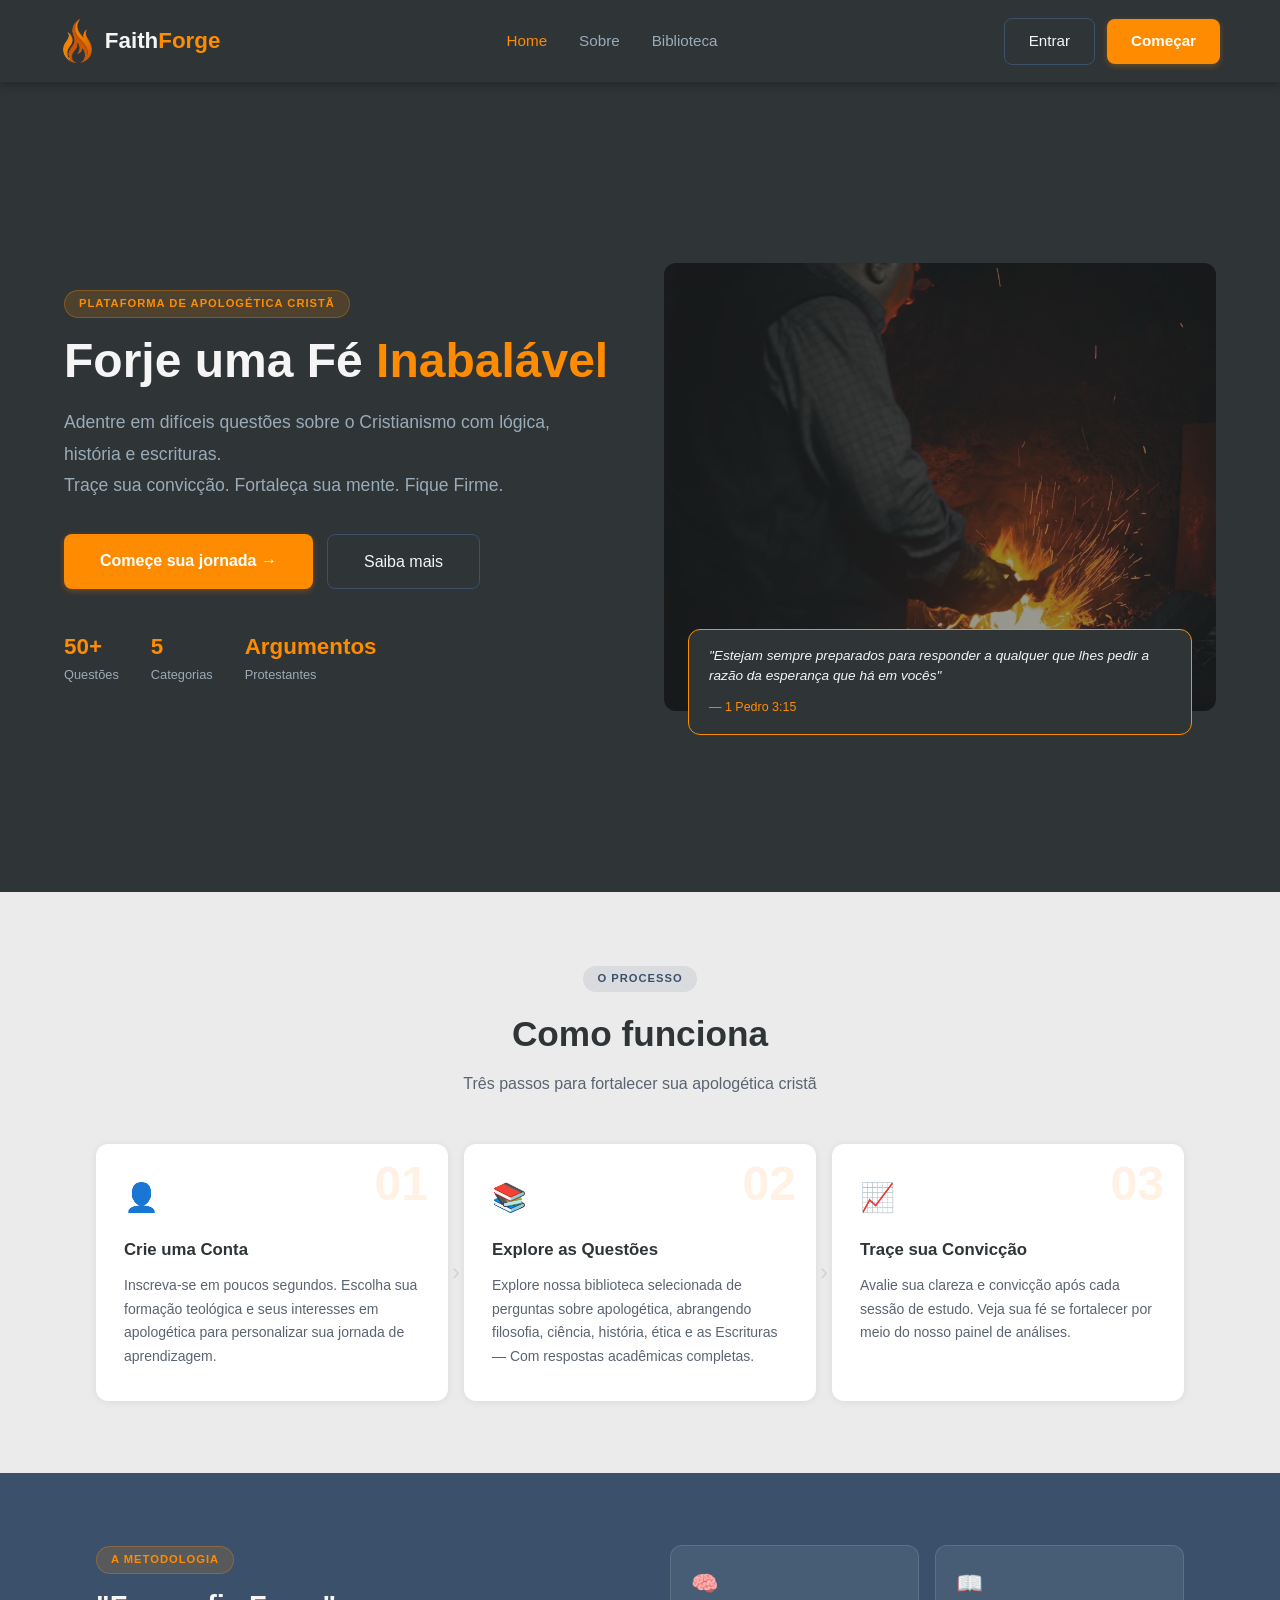
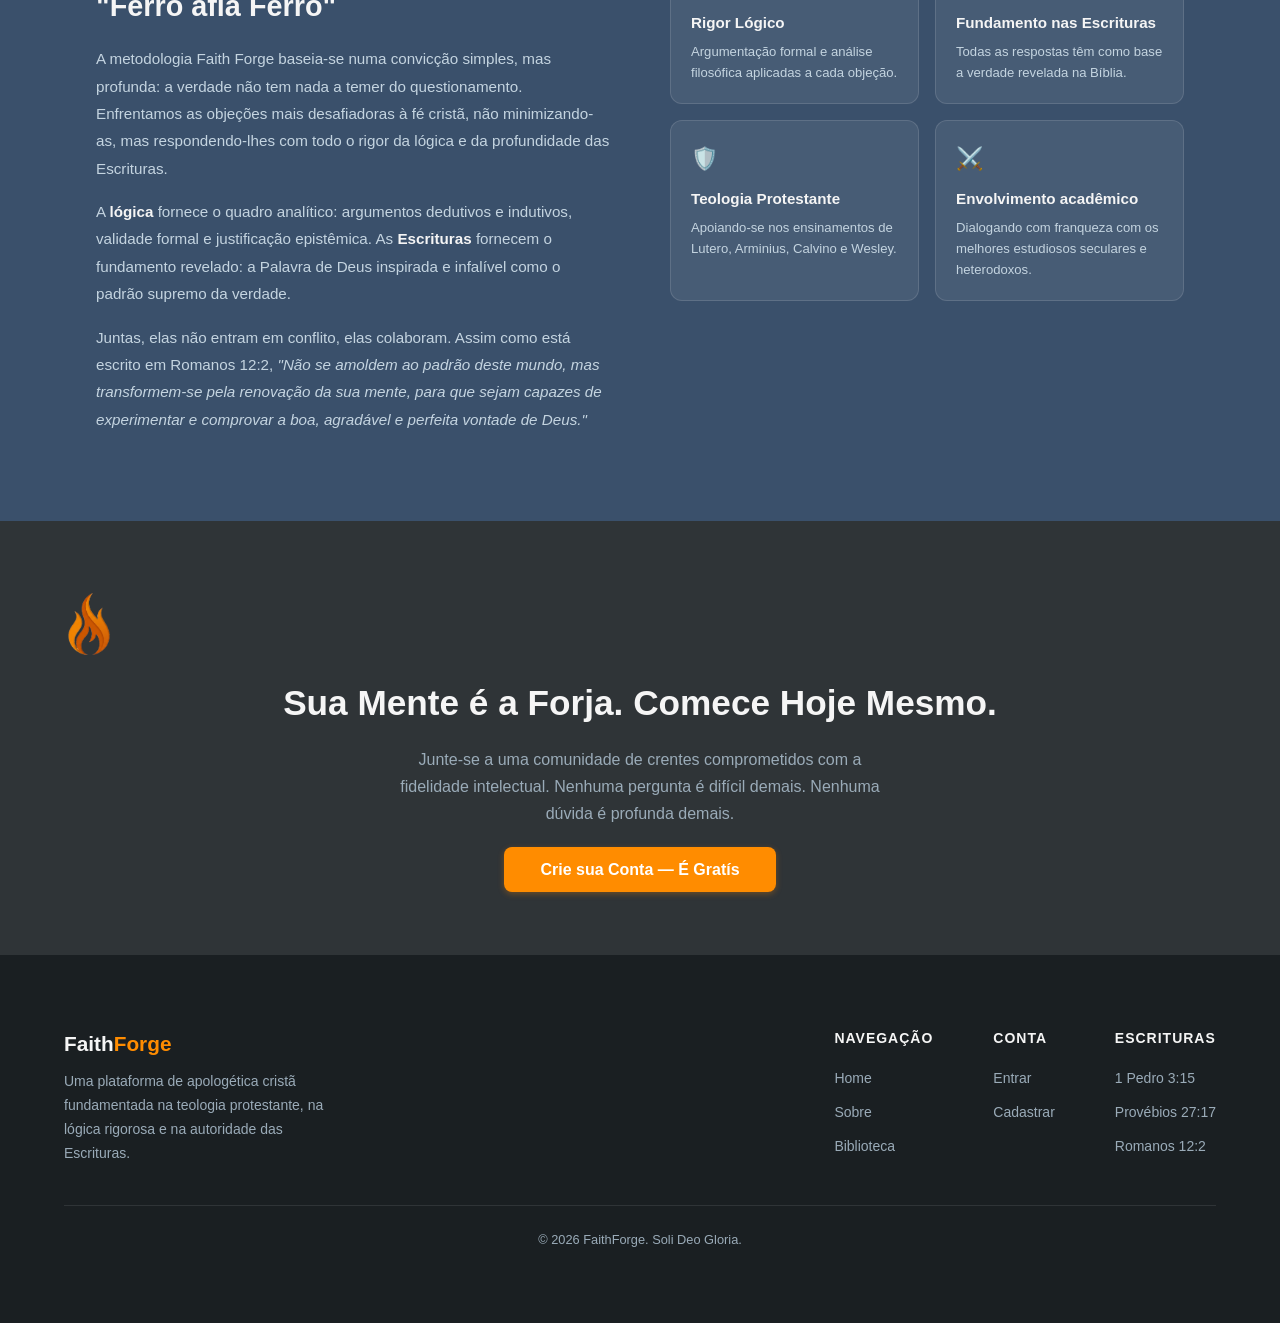
==== public/index.html @ fb30ff98 "Subindo configuração inicial + index e sobre, inicial do projeto" ====
<!DOCTYPE html>
<html lang="pt-BR">

<head>
    <meta charset="UTF-8">
    <meta http-equiv="X-UA-Compatible" content="IE=edge">
    <meta name="viewport" content="width=device-width, initial-scale=1.0">
    <title>FaithForge — Forging an Unshakeable Faith</title>
    <link rel="icon" href="assets/imgs/LogoFaithForge.png">
    <script src="./js/sessao.js"></script>
    <link rel="stylesheet" href="css/base.css">
    <link rel="stylesheet" href="css/home.css">
</head>

<body>

    <header class="cabecalho_base">
        <a href="index.html" class="logo">
            <div class="logo_icone"><img src="assets/imgs/LogoFaithForge.png" alt="Logo Faith Forge"></div>
            <span class="logo_nome">Faith<span>Forge</span></span>
        </a>
        <nav>
            <ul class="menu">
                <li><a href="index.html" class="ativo">Home</a></li>
                <li><a href="sobre.html">Sobre</a></li>
                <li><a href="biblioteca.html">Biblioteca</a></li>
            </ul>
        </nav>
        <div class="cabecalho_botoes">
            <a href="login.html" class="btn_secundario">Entrar</a>
            <a href="cadastro.html" class="btn_principal">Começar</a>
        </div>
    </header>

    <main>
        <section class="hero">
            <div class="hero_conteudo">
                <span class="badge badge_laranja">Plataforma de Apologética Cristã</span>
                <h1>Forje uma Fé <span>Inabalável</span></h1>
                <p class="hero_desc">
                    Adentre em difíceis questões sobre o Cristianismo com lógica, história e escrituras.<br>Traçe sua
                    convicção. Fortaleça sua mente. Fique Firme.
                </p>
                <div class="hero_botoes">
                    <a href="cadastro.html" class="btn_principal btn_grande">Começe sua jornada →</a>
                    <a href="sobre.html" class="btn_secundario btn_grande">Saiba mais</a>
                </div>
                <div class="hero_stats">
                    <div>
                        <div class="hero_stat_valor">50+</div>
                        <div class="hero_stat_label">Questões</div>
                    </div>
                    <div>
                        <div class="hero_stat_valor">5</div>
                        <div class="hero_stat_label">Categorias</div>
                    </div>
                    <div>
                        <div class="hero_stat_valor">Argumentos</div>
                        <div class="hero_stat_label">Protestantes</div>
                    </div>
                </div>
            </div>

            <div class="hero_imagem_container">
                <img src="assets/imgs/forging.jpg" alt="Forja antiga com fogo e faíscas" class="hero_imagem">
                <div class="hero_citacao">
                    <p>"Estejam sempre preparados para responder a qualquer que lhes pedir a razão da esperança que há
                        em vocês"</p>
                    <span>— 1 Pedro 3:15</span>
                </div>
            </div>
        </section>

        <section class="como_funciona">
            <div class="secao_titulo">
                <span class="badge badge_azul">O Processo</span>
                <h2>Como funciona</h2>
                <p>Três passos para fortalecer sua apologética cristã</p>
            </div>

            <div class="steps_container">
                <div class="step card_base">
                    <div class="step_numero">01</div>
                    <div class="step_icone">👤</div>
                    <h3>Crie uma Conta</h3>
                    <p>Inscreva-se em poucos segundos. Escolha sua formação teológica e seus interesses em apologética
                        para personalizar sua jornada de aprendizagem.</p>
                </div>

                <div class="seta_step">›</div>

                <div class="step card_base">
                    <div class="step_numero">02</div>
                    <div class="step_icone">📚</div>
                    <h3>Explore as Questões</h3>
                    <p>Explore nossa biblioteca selecionada de perguntas sobre apologética, abrangendo filosofia,
                        ciência, história, ética e as Escrituras — Com respostas acadêmicas completas.</p>
                </div>

                <div class="seta_step">›</div>

                <div class="step card_base">
                    <div class="step_numero">03</div>
                    <div class="step_icone">📈</div>
                    <h3>Traçe sua Convicção</h3>
                    <p>Avalie sua clareza e convicção após cada sessão de estudo. Veja sua fé se fortalecer por meio do
                        nosso painel de análises.</p>
                </div>
            </div>
        </section>

        <section class="metodologia">
            <div class="metodologia_grid">
                <div class="metodologia_texto">
                    <span class="badge badge_laranja">A Metodologia</span>
                    <h2>"Ferro afia Ferro"</h2>
                    <p>
                        A metodologia Faith Forge baseia-se numa convicção simples, mas profunda: a verdade não tem nada
                        a temer do questionamento. Enfrentamos as objeções mais desafiadoras à fé cristã, não
                        minimizando-as, mas respondendo-lhes com todo o rigor da lógica e da profundidade das
                        Escrituras.
                    </p>
                    <p>
                        A <strong>lógica</strong> fornece o quadro analítico: argumentos dedutivos e indutivos, validade
                        formal e justificação epistêmica. As <strong>Escrituras</strong> fornecem o fundamento revelado:
                        a Palavra de Deus inspirada e infalível como o padrão supremo da verdade.
                    </p>
                    <p>
                        Juntas, elas não entram em conflito, elas colaboram. Assim como está escrito em Romanos 12:2,
                        <em>"Não se amoldem ao padrão deste mundo, mas transformem-se pela renovação da sua mente, para
                            que sejam capazes de experimentar e comprovar a boa, agradável e perfeita vontade de
                            Deus."</em>
                    </p>
                </div>

                <div class="metodologia_cards">
                    <div class="metodologia_card">
                        <div class="metodologia_card_icone">🧠</div>
                        <h4>Rigor Lógico</h4>
                        <p>Argumentação formal e análise filosófica aplicadas a cada objeção.</p>
                    </div>
                    <div class="metodologia_card">
                        <div class="metodologia_card_icone">📖</div>
                        <h4>Fundamento nas Escrituras</h4>
                        <p>Todas as respostas têm como base a verdade revelada na Bíblia.</p>
                    </div>
                    <div class="metodologia_card">
                        <div class="metodologia_card_icone">🛡️</div>
                        <h4>Teologia Protestante</h4>
                        <p>Apoiando-se nos ensinamentos de Lutero, Arminius, Calvino e Wesley.</p>
                    </div>
                    <div class="metodologia_card">
                        <div class="metodologia_card_icone">⚔️</div>
                        <h4>Envolvimento acadêmico</h4>
                        <p>Dialogando com franqueza com os melhores estudiosos seculares e heterodoxos.</p>
                    </div>
                </div>
            </div>
        </section>

        <section class="cta_banner">
            <div class="cta_icone"><img class="img_logo" src="assets/imgs/LogoFaithForge.png" alt=""></div>
            <h2>Sua Mente é a Forja. Comece Hoje Mesmo.</h2>
            <p>Junte-se a uma comunidade de crentes comprometidos com a fidelidade intelectual. Nenhuma pergunta é
                difícil demais. Nenhuma dúvida é profunda demais.</p>
            <a href="cadastro.html" class="btn_principal btn_grande">Crie sua Conta — É Gratís</a>
        </section>

    </main>

    <footer>
        <div class="footer_topo">
            <div class="footer_logo">
                <span class="logo_nome">Faith<span>Forge</span></span>
                <p>Uma plataforma de apologética cristã fundamentada na teologia protestante, na lógica rigorosa e na
                    autoridade das Escrituras.</p>
            </div>
            <div class="footer_colunas">
                <div class="footer_coluna">
                    <h4>Navegação</h4>
                    <ul>
                        <li><a href="index.html">Home</a></li>
                        <li><a href="sobre.html">Sobre</a></li>
                        <li><a href="biblioteca.html">Biblioteca</a></li>
                    </ul>
                </div>
                <div class="footer_coluna">
                    <h4>Conta</h4>
                    <ul>
                        <li><a href="login.html">Entrar</a></li>
                        <li><a href="cadastro.html">Cadastrar</a></li>
                    </ul>
                </div>
                <div class="footer_coluna">
                    <h4>Escrituras</h4>
                    <ul>
                        <li><a href="https://www.bibliaonline.com.br/nvi/1pe/3/15" target="_blank">1 Pedro 3:15</a></li>
                        <li><a href="https://www.bibliaonline.com.br/nvi/pv/27/17" target="_blank">Provébios 27:17</a></li>
                        <li><a href="https://www.bibliaonline.com.br/nvi/rm/12/2" target="_blank">Romanos 12:2</a></li>
                    </ul>
                </div>
            </div>
        </div>
        <div class="footer_base">
            <p>© 2026 FaithForge. Soli Deo Gloria.</p>
        </div>
    </footer>

</body>

</html>
---- public/css/base.css ----
:root {
    --cor-fundo-escuro: #2F3437;
    --cor-fundo-medio: #3A506B;
    --cor-fundo-claro: #F5F5F5;
    --cor-fundo-branco: #FFFFFF;
    --cor-fundo-footer: #1a1f22;
    --cor-fundo-sutil: #EBEBEB;

    --cor-primaria: #FF8C00;
    --cor-primaria-hover: #e07a00;
    --cor-primaria-sutil: rgba(255, 140, 0, 0.15);
    --cor-primaria-borda: rgba(255, 140, 0, 0.3);

    --cor-secundaria: #3A506B;
    --cor-secundaria-sutil: rgba(58, 80, 107, 0.1);

    --cor-texto-principal: #2F3437;
    --cor-texto-medio: #4A5568;
    --cor-texto-suave: #5A6471;
    --cor-texto-fraco: #9AABB8;
    --cor-texto-claro: #F5F5F5;
    --cor-texto-card-claro: #C4D4E0;

    --cor-borda: #D1D5DB;
    --cor-borda-sutil: #E5E7EB;

    --cor-erro: #d4183d;
    --cor-erro-sutil: rgba(212, 24, 61, 0.1);
    --cor-erro-borda: rgba(212, 24, 61, 0.3);

    --tamanho-xs: 0.7rem;
    --tamanho-sm: 0.8rem;
    --tamanho-base: 0.95rem;
    --tamanho-md: 1rem;
    --tamanho-lg: 1.1rem;
    --tamanho-xl: 1.4rem;
    --tamanho-2xl: 1.8rem;
    --tamanho-3xl: 2.2rem;
    --tamanho-hero: clamp(2rem, 5vw, 3rem);

    --espaco-sm: 1rem;
    --espaco-md: 1.5rem;

    --padding-secao: clamp(2.5rem, 6vw, 4.5rem) clamp(1.5rem, 6vw, 4rem);
    --padding-header: 1.1rem clamp(1.5rem, 5vw, 3.75rem);

    --radius-md: 8px;
    --radius-lg: 12px;
    --radius-xl: 16px;
    --radius-max: 999px;

    --sombra-sm: 0 1px 8px rgba(0, 0, 0, 0.07);
    --sombra-md: 0 2px 10px rgba(0, 0, 0, 0.1);
    --sombra-lg: 0 8px 24px rgba(0, 0, 0, 0.14);
    --sombra-header: 0 2px 10px rgba(0, 0, 0, 0.3);

    --transicao: 0.3s ease;
}

*,
*::before,
*::after {
    margin: 0;
    padding: 0;
    box-sizing: border-box;
}

html {
    scroll-behavior: smooth;
}

body {
    font-family: Arial, Helvetica, sans-serif;
    font-size: var(--tamanho-md);
    background-color: var(--cor-fundo-claro);
    color: var(--cor-texto-principal);
    line-height: 1.6;
    min-height: 100vh;
}

img {
    max-width: 100%;
    display: block;
}

a {
    text-decoration: none;
    color: inherit;
}

.logo {
    display: flex;
    align-items: center;
    gap: 0.6rem;
    flex-shrink: 0;
}

.logo_icone {
    width: 2.2rem;
    height: 2.2rem;
    border-radius: 6px;
    display: flex;
    align-items: center;
    justify-content: center;
    font-size: 1.1rem;
}

.logo_nome {
    font-size: var(--tamanho-xl);
    font-weight: bold;
    color: var(--cor-texto-claro);
}

.logo_nome span {
    color: var(--cor-primaria);
}

.menu {
    list-style: none;
    display: flex;
    gap: clamp(1rem, 3vw, 2rem);
}

.menu a {
    color: var(--cor-texto-fraco);
    font-size: var(--tamanho-base);
    transition: color var(--transicao);
}

.menu a:hover {
    color: var(--cor-texto-claro);
}

.menu a.ativo {
    color: var(--cor-primaria);
}

.btn_principal {
    background-color: var(--cor-primaria);
    color: white;
    border: none;
    padding: 0.65rem 1.5rem;
    border-radius: var(--radius-md);
    cursor: pointer;
    font-weight: bold;
    font-size: var(--tamanho-base);
    font-family: Arial, Helvetica, sans-serif;
    white-space: nowrap;
    box-shadow: 0 2px 6px var(--cor-primaria-borda);
    transition: background-color var(--transicao), transform 0.1s ease, box-shadow 0.2s ease;
}

.btn_principal:hover {
    background-color: var(--cor-primaria-hover);
    box-shadow: 0 4px 12px rgba(255, 140, 0, 0.4);
}

.btn_principal:active {
    transform: scale(0.97);
}

.btn_secundario {
    background-color: transparent;
    color: var(--cor-texto-claro);
    border: 1px solid var(--cor-secundaria);
    padding: 0.65rem 1.5rem;
    border-radius: var(--radius-md);
    cursor: pointer;
    font-size: var(--tamanho-base);
    font-family: Arial, Helvetica, sans-serif;
    white-space: nowrap;
    transition: background-color var(--transicao), border-color var(--transicao);
}

.btn_secundario:hover {
    background-color: rgba(58, 80, 107, 0.3);
    border-color: var(--cor-texto-claro);
}

.btn_grande {
    padding: 0.875rem 2.25rem;
    font-size: var(--tamanho-md);
}

.btn_bloco {
    width: 100%;
    padding: 0.8rem;
    font-size: var(--tamanho-md);
}

.badge {
    display: inline-block;
    padding: 0.25rem 0.875rem;
    border-radius: var(--radius-max);
    font-size: var(--tamanho-xs);
    text-transform: uppercase;
    letter-spacing: 1px;
    font-weight: bold;
    margin-bottom: 0.875rem;
}

.badge_laranja {
    background-color: var(--cor-primaria-sutil);
    color: var(--cor-primaria);
    border: 1px solid var(--cor-primaria-borda);
}

.badge_azul {
    background-color: var(--cor-secundaria-sutil);
    color: var(--cor-secundaria);
}

footer {
    background-color: var(--cor-fundo-footer);
    color: var(--cor-texto-fraco);
    padding: var(--padding-secao);
}

.footer_topo {
    display: flex;
    justify-content: space-between;
    gap: 2.5rem;
    margin-bottom: 2.5rem;
    flex-wrap: wrap;
}

.footer_logo .logo_nome {
    font-size: 1.3rem;
    margin-bottom: 0.625rem;
    display: block;
}

.footer_logo p {
    font-size: 0.875rem;
    line-height: 1.7;
    max-width: 17rem;
}

.footer_colunas {
    display: flex;
    gap: clamp(2rem, 5vw, 3.75rem);
    flex-wrap: wrap;
}

.footer_coluna h4 {
    color: var(--cor-texto-claro);
    font-size: 0.875rem;
    margin-bottom: 1rem;
    text-transform: uppercase;
    letter-spacing: 1px;
}

.footer_coluna ul {
    list-style: none;
    display: flex;
    flex-direction: column;
    gap: 0.5rem;
}

.footer_coluna a {
    color: var(--cor-texto-fraco);
    font-size: 0.875rem;
    transition: color var(--transicao);
}

.footer_coluna a:hover {
    color: var(--cor-primaria);
}

.footer_base {
    border-top: 1px solid var(--cor-fundo-escuro);
    padding-top: 1.5rem;
    text-align: center;
    font-size: var(--tamanho-sm);
}

.flex-centro {
    display: flex;
    justify-content: center;
    align-items: center;
}

.flex-coluna {
    display: flex;
    flex-direction: column;
}

.cabecalho_base {
    display: flex;
    justify-content: space-between;
    align-items: center;
    padding: var(--padding-header);
    background-color: var(--cor-fundo-escuro);
    position: sticky;
    top: 0;
    z-index: 100;
    box-shadow: var(--sombra-header);
    gap: var(--espaco-sm);
}

.card_base {
    background-color: var(--cor-fundo-branco);
    border-radius: var(--radius-lg);
    box-shadow: var(--sombra-sm);
}
---- public/css/home.css ----
.cabecalho_botoes {
    display: flex;
    gap: 0.75rem;
    align-items: center;
    flex-shrink: 0;
}

section {
    padding: var(--padding-secao);
}

.secao_titulo {
    text-align: center;
    margin-bottom: 3rem;
}

.secao_titulo h2 {
    font-size: var(--tamanho-3xl);
    font-weight: bold;
    color: var(--cor-texto-principal);
    margin-bottom: 0.5rem;
}

.secao_titulo p {
    color: var(--cor-texto-suave);
    font-size: var(--tamanho-md);
}

.hero {
    background-color: var(--cor-fundo-escuro);
    min-height: 90vh;
    display: grid;
    grid-template-columns: 1fr 1fr;
    align-items: center;
    padding: var(--padding-secao);
    gap: 3rem;
    overflow: hidden;
}

.hero h1 {
    font-size: var(--tamanho-hero);
    font-weight: bold;
    color: var(--cor-texto-claro);
    line-height: 1.2;
    margin-bottom: 1.1rem;
}

.hero h1 span {
    color: var(--cor-primaria);
}

.hero_desc {
    color: var(--cor-texto-fraco);
    font-size: var(--tamanho-lg);
    line-height: 1.8;
    margin-bottom: 2rem;
    max-width: 32rem;
}

.hero_botoes {
    display: flex;
    gap: 0.875rem;
    flex-wrap: wrap;
    margin-bottom: 2.5rem;
}

.hero_stats {
    display: flex;
    gap: 2rem;
    flex-wrap: wrap;
}

.hero_stat_valor {
    font-size: 1.4rem;
    font-weight: bold;
    color: var(--cor-primaria);
}

.hero_stat_label {
    font-size: var(--tamanho-sm);
    color: var(--cor-texto-fraco);
}

.hero_imagem_container {
    position: relative;
}

.hero_imagem {
    width: 100%;
    height: 28rem;
    object-fit: cover;
    border-radius: var(--radius-lg);
    opacity: 0.5;
}

.hero_citacao {
    position: absolute;
    bottom: -1.5rem;
    left: 1.5rem;
    right: 1.5rem;
    background-color: var(--cor-fundo-escuro);
    border: 1px solid var(--cor-primaria);
    border-radius: var(--radius-lg);
    padding: 1rem 1.25rem;
}

.hero_citacao p {
    font-size: 0.85rem;
    color: var(--cor-texto-claro);
    font-style: italic;
    margin-bottom: 0.375rem;
    line-height: 1.5;
}

.hero_citacao span {
    font-size: 0.78rem;
    color: var(--cor-primaria);
}

.como_funciona {
    background-color: var(--cor-fundo-sutil);
}

.steps_container {
    display: flex;
    justify-content: center;
    align-items: stretch;
    flex-wrap: wrap;
}

.step {
    padding: 2rem 1.75rem;
    min-width: 16rem;
    max-width: 22rem;
    position: relative;
    transition: transform var(--transicao), box-shadow var(--transicao);
}

.step:hover {
    transform: translateY(-4px);
    box-shadow: var(--sombra-lg);
}

.step_numero {
    position: absolute;
    top: 1rem;
    right: 1.25rem;
    font-size: 3rem;
    font-weight: bold;
    color: var(--cor-primaria);
    opacity: 0.1;
    line-height: 1;
}

.step_icone {
    font-size: 1.75rem;
    margin-bottom: 1rem;
}

.step h3 {
    font-size: 1.05rem;
    color: var(--cor-texto-principal);
    margin-bottom: 0.625rem;
}

.step p {
    font-size: 0.875rem;
    color: var(--cor-texto-suave);
    line-height: 1.7;
}

.seta_step {
    display: flex;
    align-items: center;
    color: var(--cor-borda);
    font-size: 1.5rem;
    padding: 0 0.25rem;
}

.metodologia {
    background-color: var(--cor-fundo-medio);
}

.metodologia_grid {
    display: grid;
    grid-template-columns: 1fr 1fr;
    gap: 3.75rem;
    align-items: start;
    max-width: 68rem;
    margin: 0 auto;
}

.metodologia_texto h2 {
    font-size: var(--tamanho-2xl);
    color: var(--cor-texto-claro);
    margin-bottom: 1.25rem;
    line-height: 1.3;
}

.metodologia_texto p {
    color: var(--cor-texto-card-claro);
    font-size: var(--tamanho-base);
    line-height: 1.8;
    margin-bottom: 1rem;
}

.metodologia_texto strong {
    color: var(--cor-texto-claro);
}

.metodologia_cards {
    display: grid;
    grid-template-columns: 1fr 1fr;
    gap: 1rem;
}

.metodologia_card {
    background-color: rgba(255, 255, 255, 0.07);
    border: 1px solid rgba(255, 255, 255, 0.12);
    border-radius: var(--radius-lg);
    padding: 1.25rem;
    transition: background-color var(--transicao);
}

.metodologia_card:hover {
    background-color: rgba(255, 255, 255, 0.11);
}

.metodologia_card_icone {
    font-size: 1.375rem;
    margin-bottom: 0.625rem;
}

.metodologia_card h4 {
    color: var(--cor-texto-claro);
    font-size: var(--tamanho-base);
    margin-bottom: 0.375rem;
}

.metodologia_card p {
    color: var(--cor-texto-card-claro);
    font-size: 0.82rem;
    line-height: 1.6;
}

.cta_banner {
    background-color: var(--cor-fundo-escuro);
    text-align: center;
    padding: var(--padding-secao);
}

.cta_banner .cta_icone {
    font-size: 3rem;
    margin-bottom: 1.25rem;
}

.img_logo {
    width: 50px;
    justify-self: center;
}

.cta_banner h2 {
    font-size: var(--tamanho-3xl);
    color: var(--cor-texto-claro);
    margin-bottom: 0.875rem;
}

.cta_banner p {
    color: var(--cor-texto-fraco);
    font-size: var(--tamanho-md);
    max-width: 31rem;
    margin: 0 auto 1.875rem;
    line-height: 1.7;
}

.sobre_hero {
    background-color: var(--cor-fundo-escuro);
    text-align: center;
    padding: var(--padding-secao);
}

.sobre_hero h1 {
    font-size: clamp(1.6rem, 4vw, 2.5rem);
    font-weight: bold;
    color: var(--cor-texto-claro);
    line-height: 1.2;
    margin-bottom: 1rem;
}

.sobre_hero h1 span {
    color: var(--cor-primaria);
}

.sobre_hero p {
    color: var(--cor-texto-fraco);
    font-size: var(--tamanho-lg);
    max-width: 36rem;
    margin: 0 auto;
    line-height: 1.8;
}

.sobre_conteudo {
    max-width: 56rem;
    margin: 0 auto;
    padding: var(--padding-secao);
}

.sobre_conteudo h2 {
    font-size: var(--tamanho-2xl);
    color: var(--cor-texto-principal);
    margin-bottom: 1.5rem;
}

.sobre_conteudo p {
    color: var(--cor-texto-medio);
    line-height: 1.85;
    margin-bottom: 1rem;
    font-size: var(--tamanho-base);
}

.teologia_grid {
    display: grid;
    grid-template-columns: repeat(auto-fill, minmax(12rem, 1fr));
    gap: 1rem;
    margin-top: 1.875rem;
}

.teologia_card {
    padding: 1.25rem;
    border-left: 3px solid var(--cor-primaria);
    transition: transform var(--transicao), box-shadow var(--transicao);
}

.teologia_card:hover {
    transform: translateY(-3px);
    box-shadow: var(--sombra-md);
}

.teologia_card h4 {
    color: var(--cor-texto-principal);
    font-size: var(--tamanho-base);
    margin-bottom: 0.375rem;
}

.teologia_card p {
    color: var(--cor-texto-suave);
    font-size: var(--tamanho-sm);
    margin: 0;
    line-height: 1.5;
}

.confissao_lista {
    display: flex;
    flex-direction: column;
    gap: 1rem;
    margin-top: 1.875rem;
}

.confissao_item {
    padding: 1.5rem;
    transition: box-shadow var(--transicao);
}

.confissao_item:hover {
    box-shadow: var(--sombra-md);
}

.confissao_item h4 {
    color: var(--cor-texto-principal);
    font-size: var(--tamanho-md);
    margin-bottom: 0.5rem;
}

.confissao_item p {
    color: var(--cor-texto-suave);
    font-size: 0.875rem;
    margin: 0;
    line-height: 1.7;
}

.sobre_cta {
    text-align: center;
    padding: var(--padding-secao);
}

.sobre_cta h2 {
    font-size: var(--tamanho-2xl);
    color: var(--cor-texto-principal);
    margin-bottom: 0.875rem;
}

.sobre_cta p {
    color: var(--cor-texto-suave);
    margin-bottom: 1.5rem;
}

@media (max-width: 900px) {
    .hero {
        grid-template-columns: 1fr;
        min-height: auto;
        padding-top: 3rem;
        padding-bottom: 3rem;
    }

    .hero_imagem_container {
        display: none;
    }

    .metodologia_grid {
        grid-template-columns: 1fr;
        gap: 2.5rem;
    }

    .steps_container {
        flex-direction: column;
        align-items: center;
    }

    .seta_step {
        transform: rotate(90deg);
    }

    .teologia_grid {
        grid-template-columns: repeat(2, 1fr);
    }
}

@media (max-width: 600px) {
    .menu {
        display: none;
    }

    .cabecalho_botoes .btn_secundario {
        display: none;
    }

    .metodologia_cards {
        grid-template-columns: 1fr;
    }

    .teologia_grid {
        grid-template-columns: 1fr;
    }

    .footer_topo {
        flex-direction: column;
    }

    .footer_colunas {
        gap: 1.5rem;
    }
}
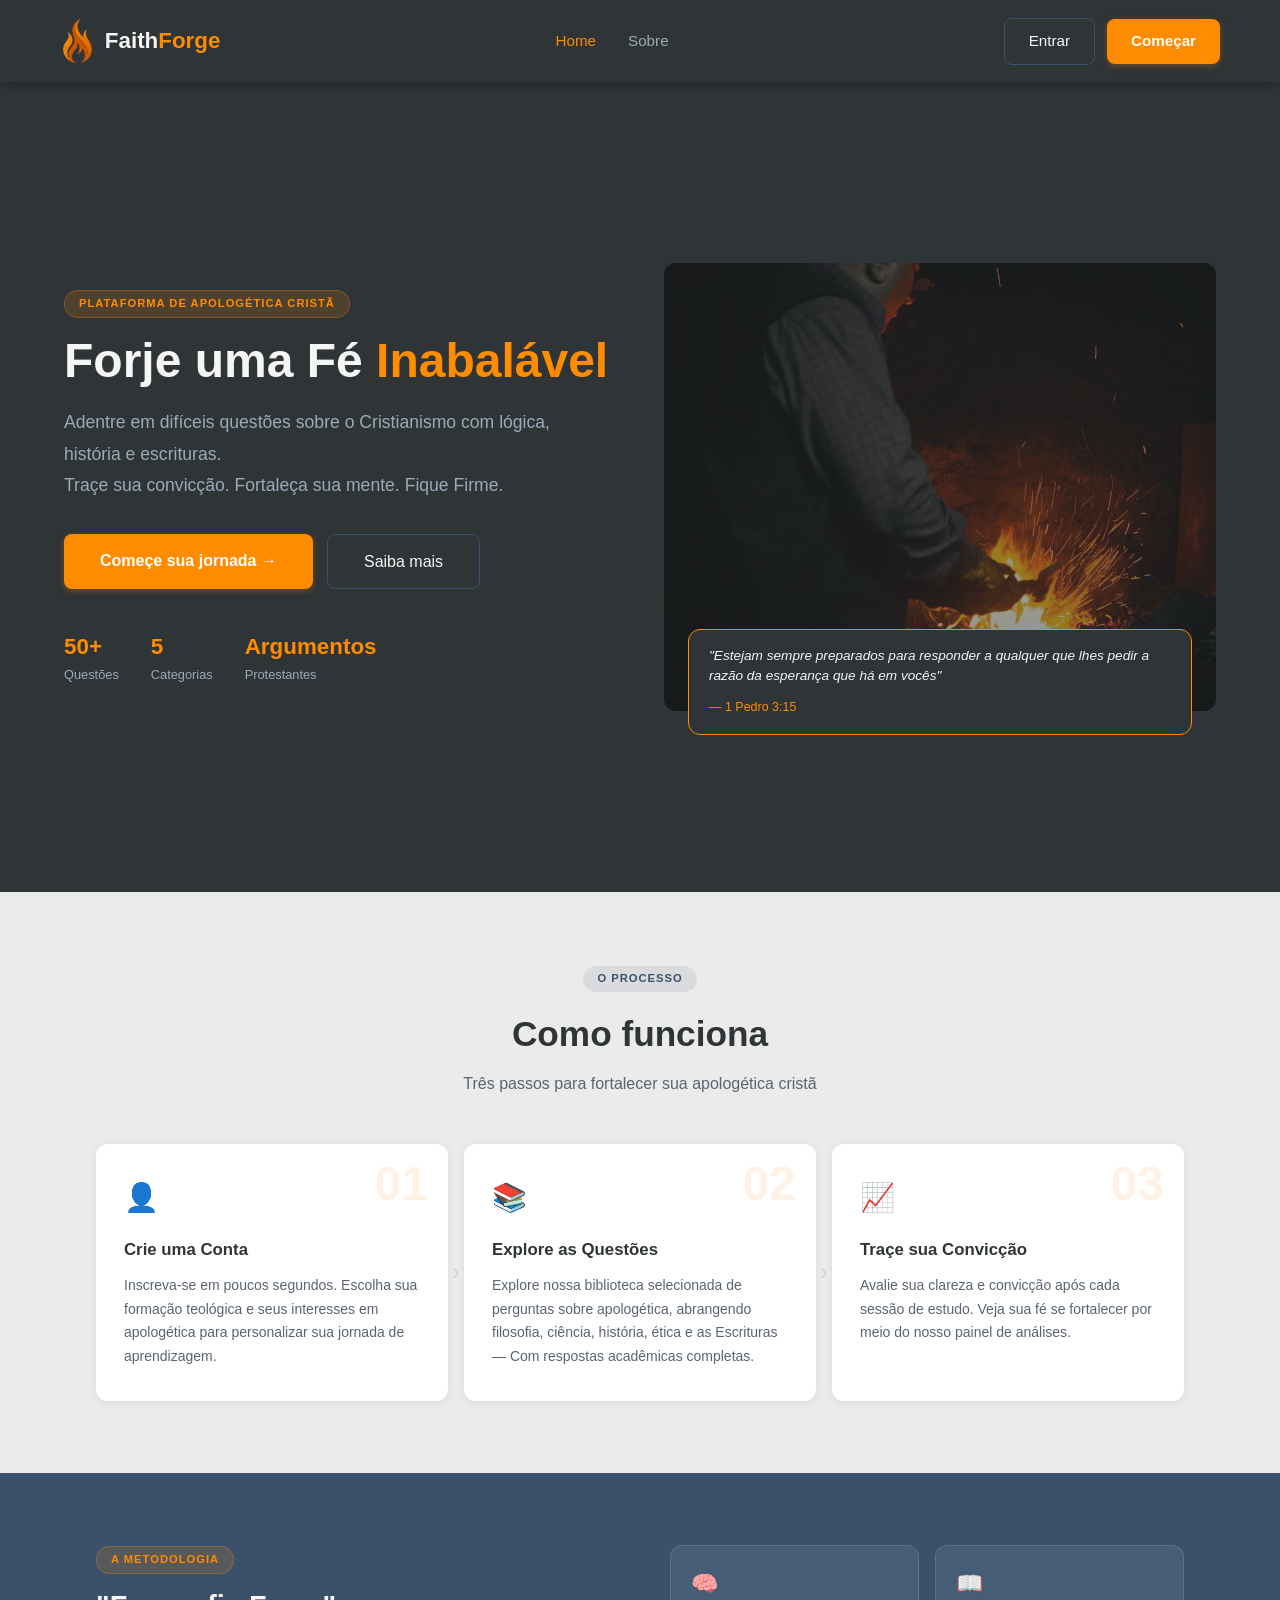
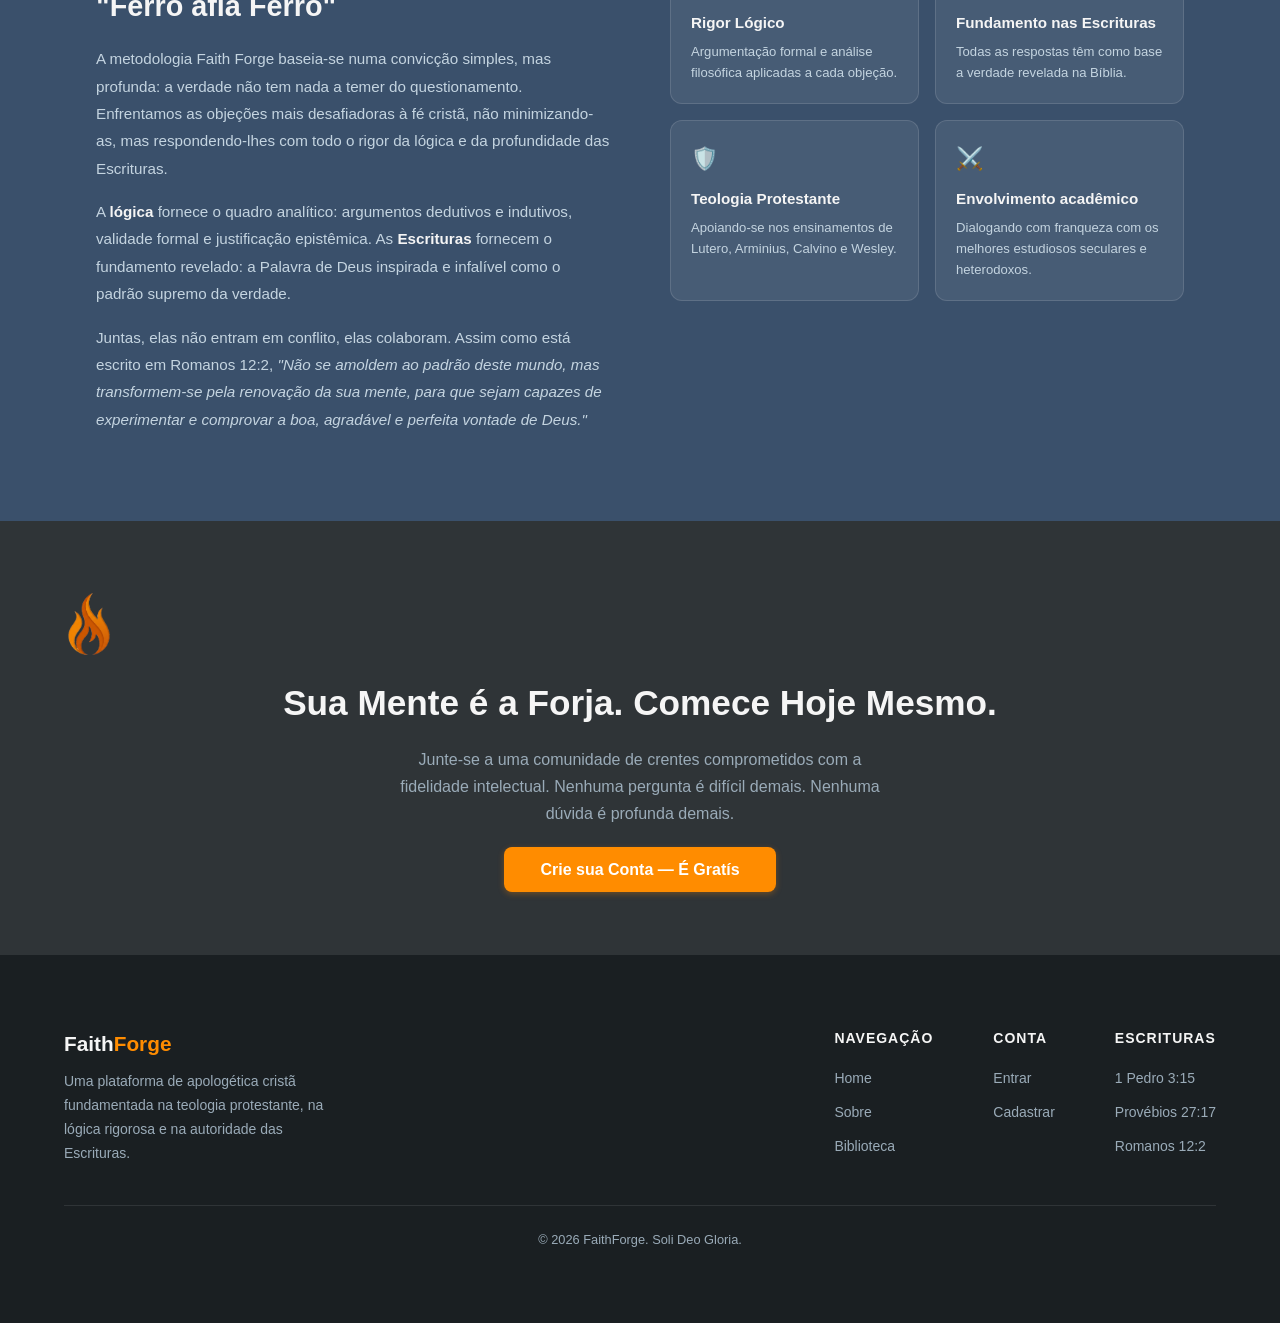
==== commit 2b79cc4e: "Adicionando tela de biblioteca, tanto front-end, quanto back-end e modificações no index" ====
--- a/public/index.html
+++ b/public/index.html
@@ -5,7 +5,7 @@
     <meta charset="UTF-8">
     <meta http-equiv="X-UA-Compatible" content="IE=edge">
     <meta name="viewport" content="width=device-width, initial-scale=1.0">
-    <title>FaithForge — Forging an Unshakeable Faith</title>
+    <title>FaithForge — Forje uma fé inabalável</title>
     <link rel="icon" href="assets/imgs/LogoFaithForge.png">
     <script src="./js/sessao.js"></script>
     <link rel="stylesheet" href="css/base.css">
@@ -23,7 +23,6 @@
             <ul class="menu">
                 <li><a href="index.html" class="ativo">Home</a></li>
                 <li><a href="sobre.html">Sobre</a></li>
-                <li><a href="biblioteca.html">Biblioteca</a></li>
             </ul>
         </nav>
         <div class="cabecalho_botoes">
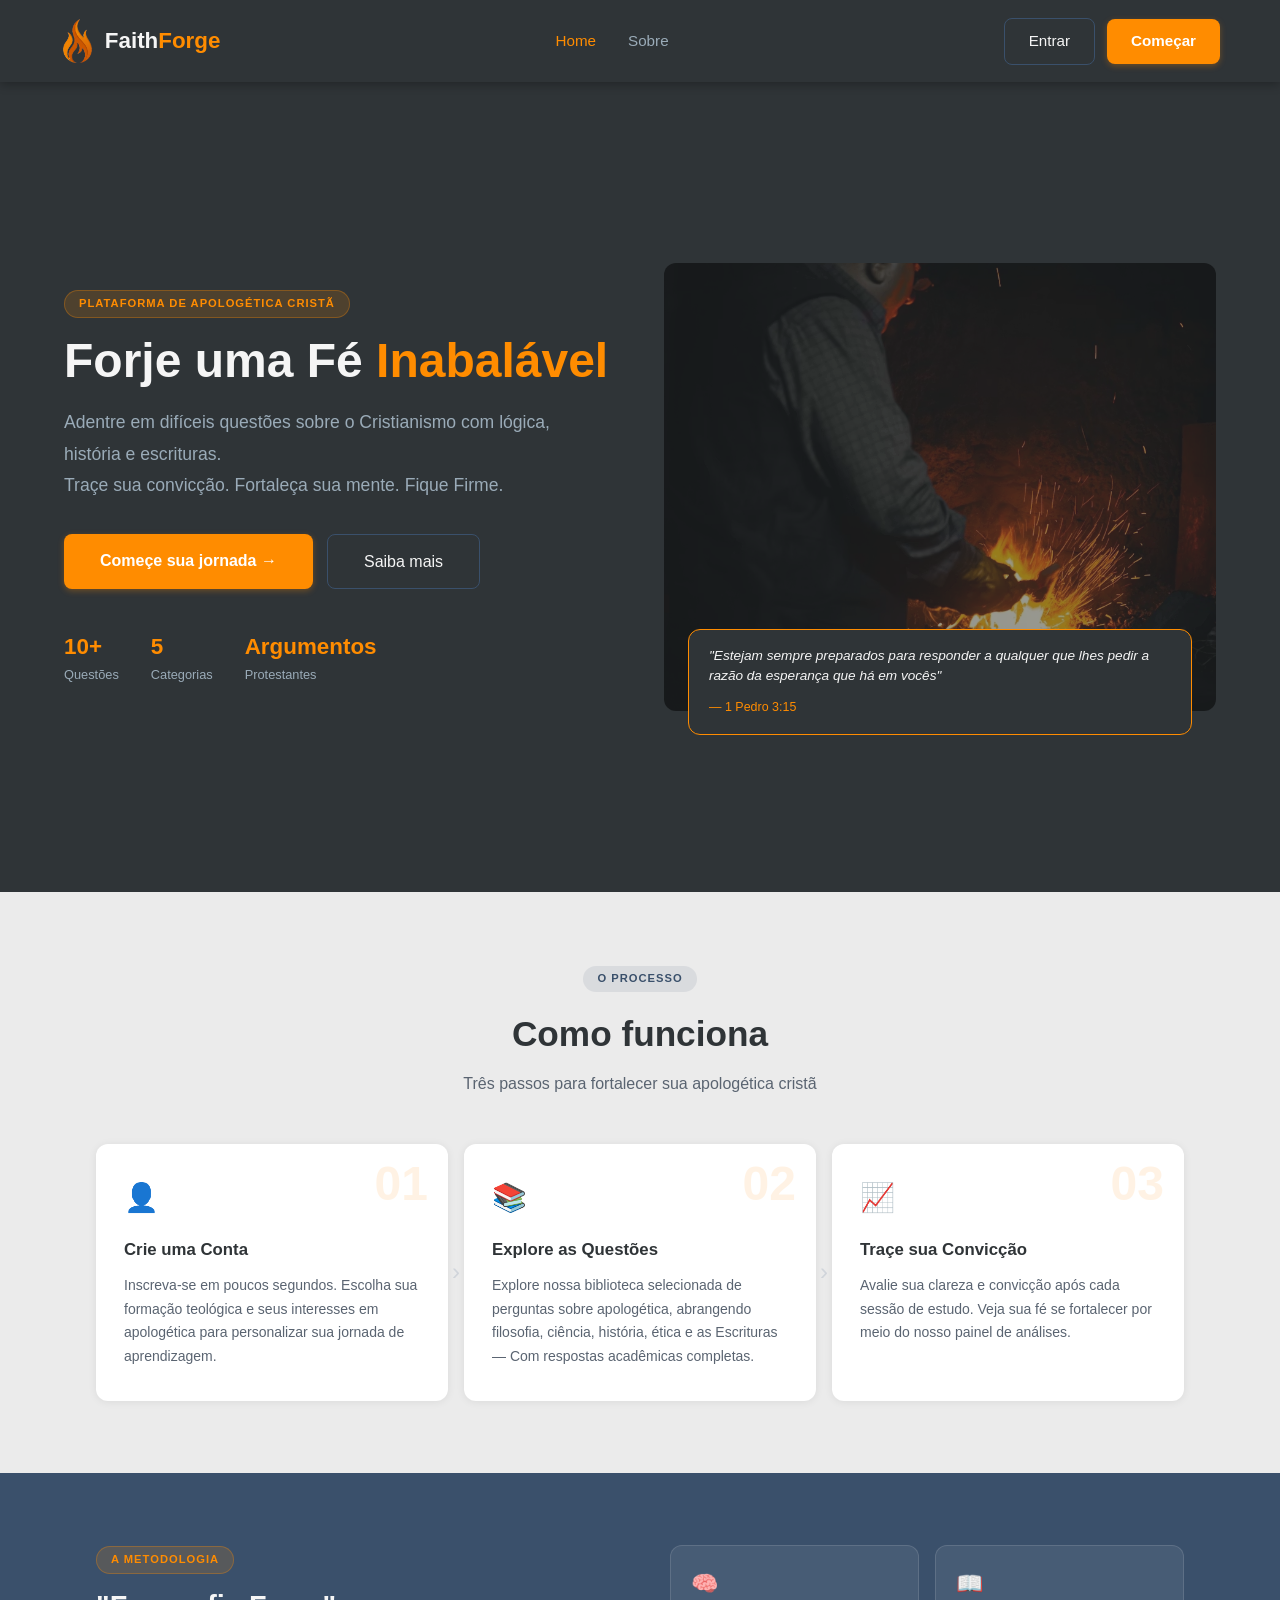
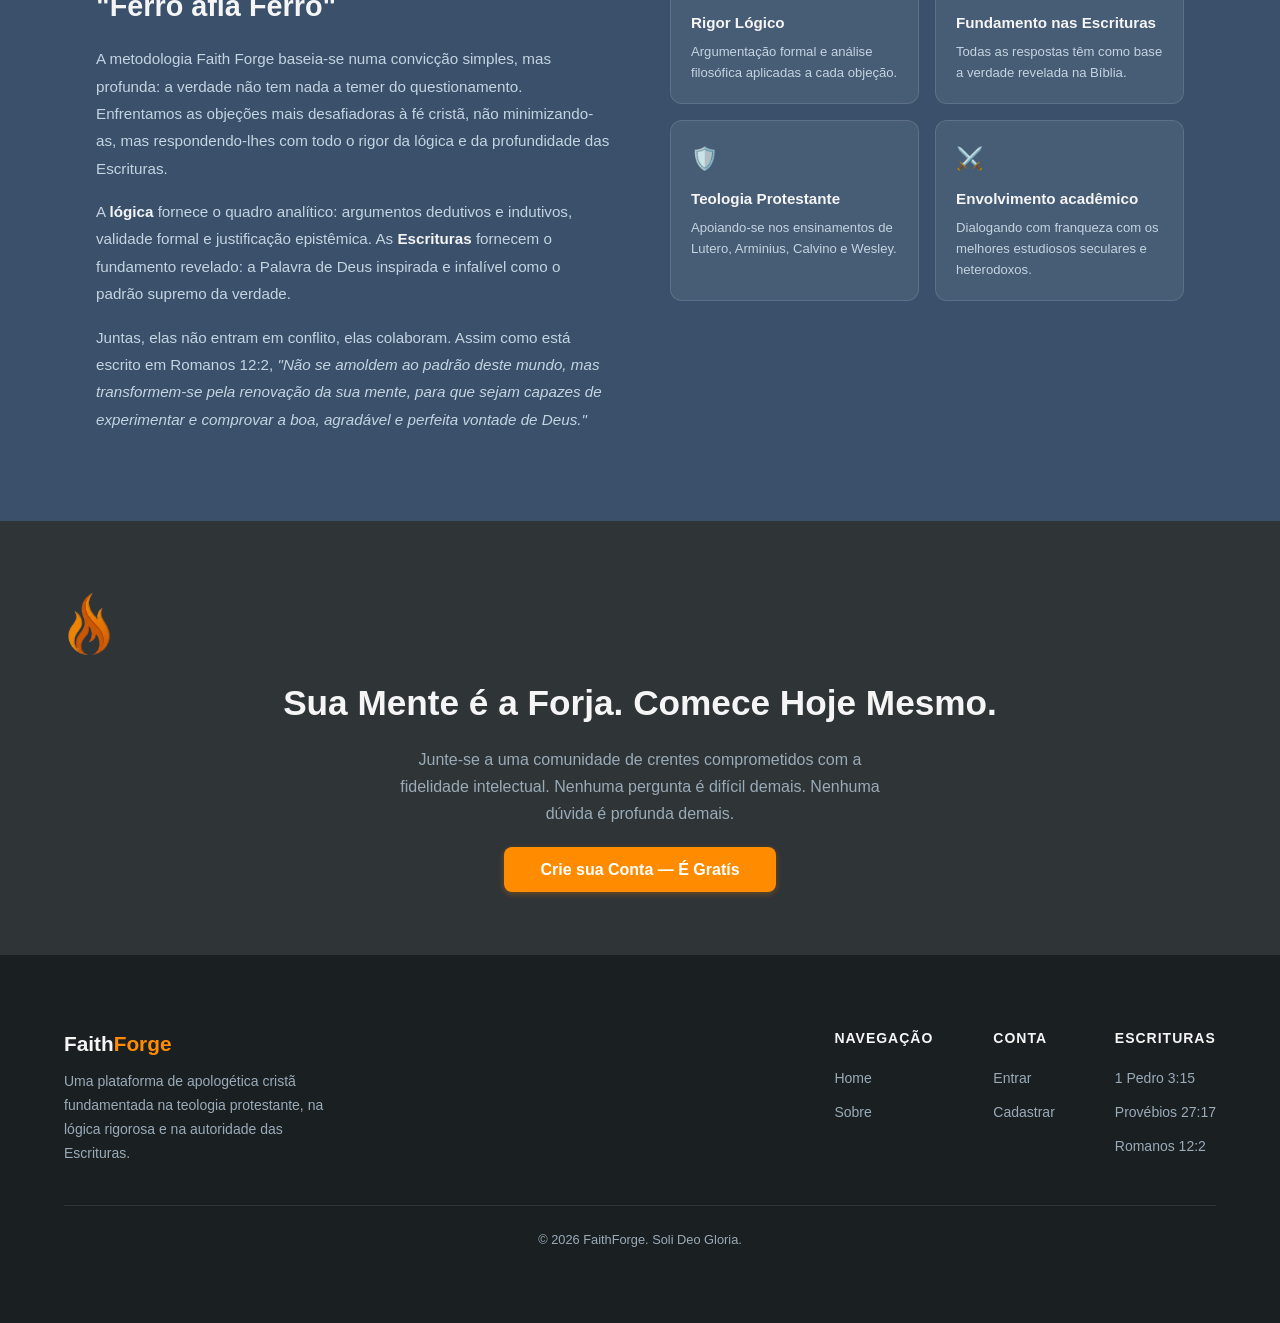
==== commit eb195560: "Retirando funções não usadas, corrigindo updade do script sql e dando um toque final as páginas" ====
--- a/public/index.html
+++ b/public/index.html
@@ -46,7 +46,7 @@
                 </div>
                 <div class="hero_stats">
                     <div>
-                        <div class="hero_stat_valor">50+</div>
+                        <div class="hero_stat_valor">10+</div>
                         <div class="hero_stat_label">Questões</div>
                     </div>
                     <div>
@@ -180,7 +180,6 @@
                     <ul>
                         <li><a href="index.html">Home</a></li>
                         <li><a href="sobre.html">Sobre</a></li>
-                        <li><a href="biblioteca.html">Biblioteca</a></li>
                     </ul>
                 </div>
                 <div class="footer_coluna">
--- a/public/css/base.css
+++ b/public/css/base.css
@@ -23,6 +23,10 @@
 
     --cor-borda: #D1D5DB;
     --cor-borda-sutil: #E5E7EB;
+
+    --cor-acerto: #166534;
+    --cor-acerto-fundo: #dcfce7;
+    --cor-acerto-borda: #86efac;
 
     --cor-erro: #d4183d;
     --cor-erro-sutil: rgba(212, 24, 61, 0.1);
@@ -92,7 +96,6 @@
     display: flex;
     align-items: center;
     gap: 0.6rem;
-    flex-shrink: 0;
 }
 
 .logo_icone {
--- a/public/css/home.css
+++ b/public/css/home.css
@@ -2,7 +2,6 @@
     display: flex;
     gap: 0.75rem;
     align-items: center;
-    flex-shrink: 0;
 }
 
 section {
@@ -60,14 +59,12 @@
 .hero_botoes {
     display: flex;
     gap: 0.875rem;
-    flex-wrap: wrap;
     margin-bottom: 2.5rem;
 }
 
 .hero_stats {
     display: flex;
     gap: 2rem;
-    flex-wrap: wrap;
 }
 
 .hero_stat_valor {
@@ -125,7 +122,6 @@
     display: flex;
     justify-content: center;
     align-items: stretch;
-    flex-wrap: wrap;
 }
 
 .step {
